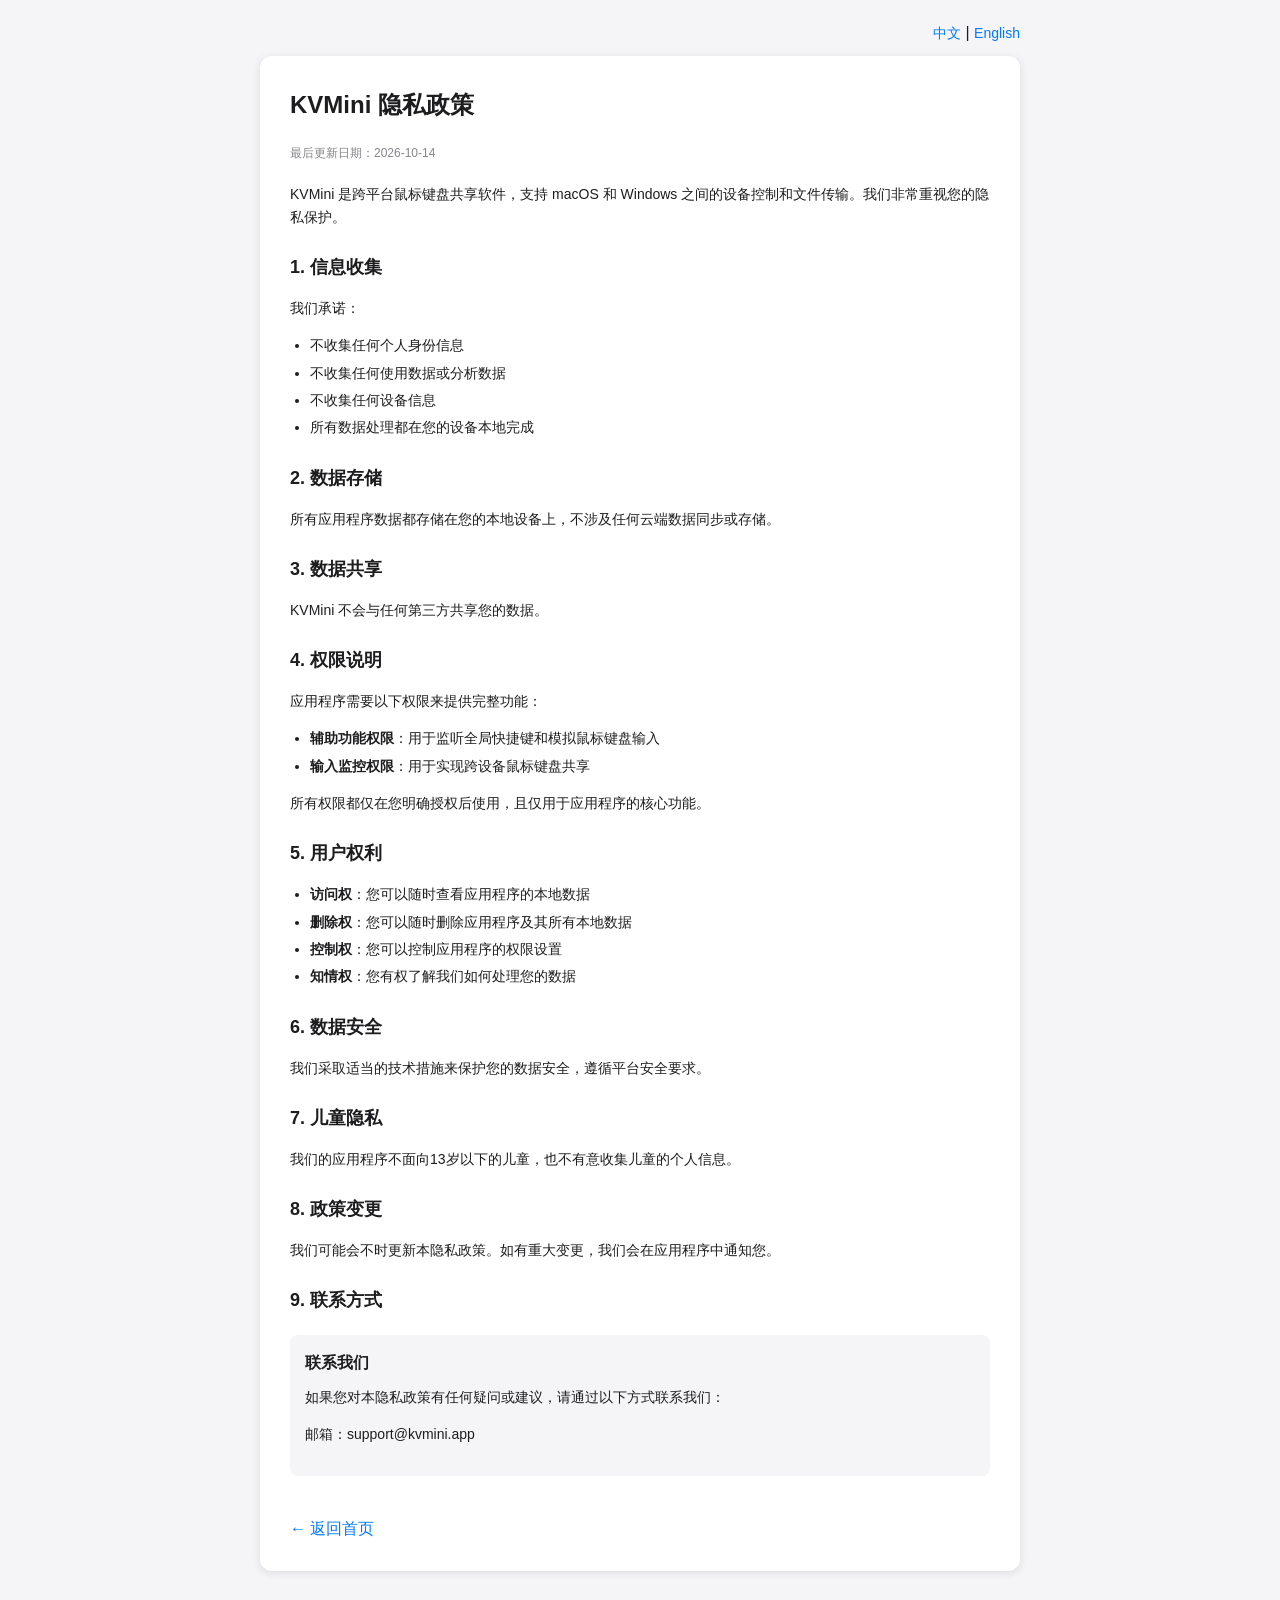
==== content/static/KVMini/privacy-policy/index.html @ e757ef80 "KVMini：真实下载、隐私政策页（修复应用内链接 404）、补齐 0.3.1–0.3.4 更新日志、更正“明文传输”过时说明 - build.py：支持 content/static/ 原样发布（不" ====
<!DOCTYPE html>
<html lang="zh-CN">
<head>
    <meta charset="UTF-8">
    <meta name="viewport" content="width=device-width, initial-scale=1.0">
    <title>KVMini 隐私政策 / Privacy Policy</title>
    <style>
        * { margin: 0; padding: 0; box-sizing: border-box; }
        body {
            font-family: -apple-system, BlinkMacSystemFont, "Segoe UI", Roboto, "Helvetica Neue", Arial, sans-serif;
            line-height: 1.6; color: #1d1d1f; background-color: #f5f5f7;
            padding: 20px; max-width: 800px; margin: 0 auto;
        }
        .container { background: white; border-radius: 12px; padding: 30px; box-shadow: 0 2px 10px rgba(0,0,0,0.1); margin-bottom: 20px; }
        h1 { color: #1d1d1f; margin-bottom: 20px; font-size: 24px; font-weight: 600; }
        h2 { color: #1d1d1f; margin: 25px 0 15px 0; font-size: 18px; font-weight: 600; }
        p { margin-bottom: 15px; font-size: 14px; }
        ul { margin-left: 20px; margin-bottom: 15px; }
        li { margin-bottom: 5px; font-size: 14px; }
        .last-updated { color: #86868b; font-size: 12px; margin-bottom: 20px; }
        .contact-info { background: #f5f5f7; padding: 15px; border-radius: 8px; margin: 20px 0; }
        .contact-info h3 { margin-bottom: 10px; font-size: 16px; }
        .lang-switch { text-align: right; margin-bottom: 10px; }
        .lang-switch a { color: #007AFF; text-decoration: none; font-size: 14px; cursor: pointer; }
        .lang-switch a:hover { text-decoration: underline; }
        table { width: 100%; border-collapse: collapse; margin: 10px 0 15px 0; }
        th, td { border: 1px solid #e5e5e5; padding: 8px 12px; text-align: left; font-size: 14px; }
        th { background: #f5f5f7; font-weight: 600; }
        .back-link { display: inline-block; margin-top: 20px; color: #007AFF; text-decoration: none; }
        .back-link:hover { text-decoration: underline; }
        #en { display: none; }
    </style>
</head>
<body>
    <div class="lang-switch">
        <a onclick="document.getElementById('zh').style.display='block';document.getElementById('en').style.display='none';">中文</a> |
        <a onclick="document.getElementById('zh').style.display='none';document.getElementById('en').style.display='block';">English</a>
    </div>
    <div id="zh" class="container">
        <h1>KVMini 隐私政策</h1>
        <p class="last-updated">最后更新日期：2026-10-14</p>
        <p>KVMini 是跨平台鼠标键盘共享软件，支持 macOS 和 Windows 之间的设备控制和文件传输。我们非常重视您的隐私保护。</p>
        <h2>1. 信息收集</h2>
        <p>我们承诺：</p>
        <ul>
            <li>不收集任何个人身份信息</li>
            <li>不收集任何使用数据或分析数据</li>
            <li>不收集任何设备信息</li>
            <li>所有数据处理都在您的设备本地完成</li>
        </ul>

        <h2>2. 数据存储</h2>
        <p>所有应用程序数据都存储在您的本地设备上，不涉及任何云端数据同步或存储。</p>
        <h2>3. 数据共享</h2>
        <p>KVMini 不会与任何第三方共享您的数据。</p>
        <h2>4. 权限说明</h2>
        <p>应用程序需要以下权限来提供完整功能：</p>
        <ul>
            <li><strong>辅助功能权限</strong>：用于监听全局快捷键和模拟鼠标键盘输入</li>
            <li><strong>输入监控权限</strong>：用于实现跨设备鼠标键盘共享</li>
        </ul>
        <p>所有权限都仅在您明确授权后使用，且仅用于应用程序的核心功能。</p>
        <h2>5. 用户权利</h2>
        <ul>
            <li><strong>访问权</strong>：您可以随时查看应用程序的本地数据</li>
            <li><strong>删除权</strong>：您可以随时删除应用程序及其所有本地数据</li>
            <li><strong>控制权</strong>：您可以控制应用程序的权限设置</li>
            <li><strong>知情权</strong>：您有权了解我们如何处理您的数据</li>
        </ul>
        <h2>6. 数据安全</h2>
        <p>我们采取适当的技术措施来保护您的数据安全，遵循平台安全要求。</p>
        <h2>7. 儿童隐私</h2>
        <p>我们的应用程序不面向13岁以下的儿童，也不有意收集儿童的个人信息。</p>
        <h2>8. 政策变更</h2>
        <p>我们可能会不时更新本隐私政策。如有重大变更，我们会在应用程序中通知您。</p>
        <h2>9. 联系方式</h2>
        <div class="contact-info">
            <h3>联系我们</h3>
            <p>如果您对本隐私政策有任何疑问或建议，请通过以下方式联系我们：</p>
            <p>邮箱：support@kvmini.app</p>
        </div>
        <a href="/" class="back-link">&larr; 返回首页</a>
    </div>
    <div id="en" class="container">
        <h1>KVMini Privacy Policy</h1>
        <p class="last-updated">Last updated: 2026-10-14</p>
        <p>KVMini is a cross-platform keyboard and mouse sharing tool for macOS and Windows, with clipboard and file transfer between the computers. We take your privacy seriously.</p>
        <h2>1. Data Collection</h2>
        <p>We are committed to:</p>
        <ul>
            <li>Not collecting any personal identification information</li>
            <li>Not collecting any usage or analytics data</li>
            <li>Not collecting any device information</li>
            <li>All data processing is done locally on your device</li>
        </ul>

        <h2>2. Data Storage</h2>
        <p>All application data is stored locally on your device. No cloud data synchronization or storage is involved.</p>
        <h2>3. Data Sharing</h2>
        <p>KVMini does not share your data with any third party.</p>
        <h2>4. Permissions</h2>
        <p>The application requires the following permissions to provide full functionality:</p>
        <ul>
            <li><strong>辅助功能权限</strong>: 用于监听全局快捷键和模拟鼠标键盘输入</li>
            <li><strong>输入监控权限</strong>: 用于实现跨设备鼠标键盘共享</li>
        </ul>
        <p>All permissions are used only after your explicit authorization and solely for the application's core functionality.</p>
        <h2>5. User Rights</h2>
        <ul>
            <li><strong>Access</strong>: You can view the application's local data at any time</li>
            <li><strong>Deletion</strong>: You can delete the application and all its local data at any time</li>
            <li><strong>Control</strong>: You can control the application's permission settings</li>
            <li><strong>Information</strong>: You have the right to know how we handle your data</li>
        </ul>
        <h2>6. Data Security</h2>
        <p>We take appropriate technical measures to protect your data security, following platform security requirements.</p>
        <h2>7. Children's Privacy</h2>
        <p>Our application is not intended for children under 13 years of age, and we do not knowingly collect personal information from children.</p>
        <h2>8. Policy Changes</h2>
        <p>We may update this privacy policy from time to time. If there are significant changes, we will notify you within the application.</p>
        <h2>9. Contact</h2>
        <div class="contact-info">
            <h3>Contact Us</h3>
            <p>If you have any questions or suggestions about this privacy policy, please contact us:</p>
            <p>Email: support@kvmini.app</p>
        </div>
        <a href="/" class="back-link">&larr; Back to Home</a>
    </div>
</body>
</html>
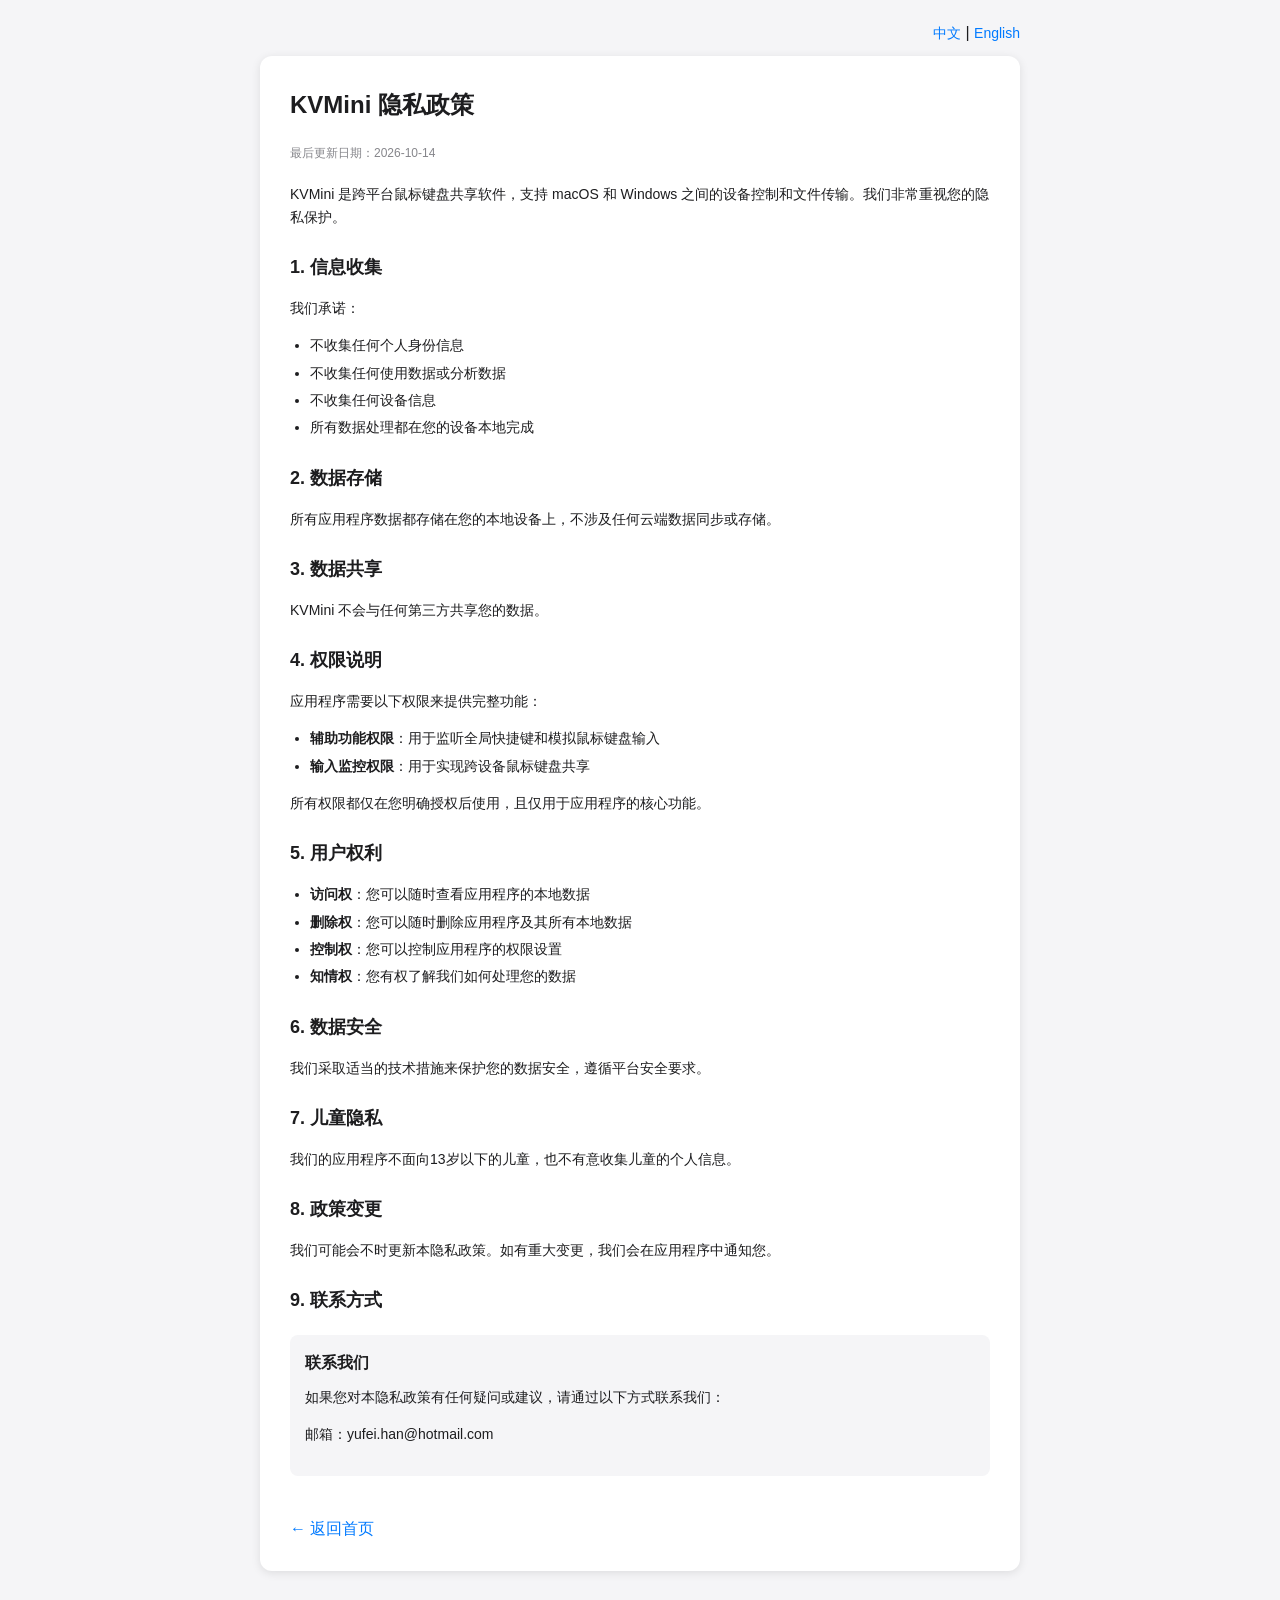
==== commit efd88128: "撤下公开统计页（改为将来仅管理员可见）；KVMini 隐私政策联系邮箱改为 yufei.han@hotmail.com - 统计数据不该公开：删除 /stats 页与顶栏入口、Actions 不再拉私" ====
--- a/content/static/KVMini/privacy-policy/index.html
+++ b/content/static/KVMini/privacy-policy/index.html
@@ -77,7 +77,7 @@
         <div class="contact-info">
             <h3>联系我们</h3>
             <p>如果您对本隐私政策有任何疑问或建议，请通过以下方式联系我们：</p>
-            <p>邮箱：support@kvmini.app</p>
+            <p>邮箱：yufei.han@hotmail.com</p>
         </div>
         <a href="/" class="back-link">&larr; 返回首页</a>
     </div>
@@ -122,7 +122,7 @@
         <div class="contact-info">
             <h3>Contact Us</h3>
             <p>If you have any questions or suggestions about this privacy policy, please contact us:</p>
-            <p>Email: support@kvmini.app</p>
+            <p>Email: yufei.han@hotmail.com</p>
         </div>
         <a href="/" class="back-link">&larr; Back to Home</a>
     </div>
